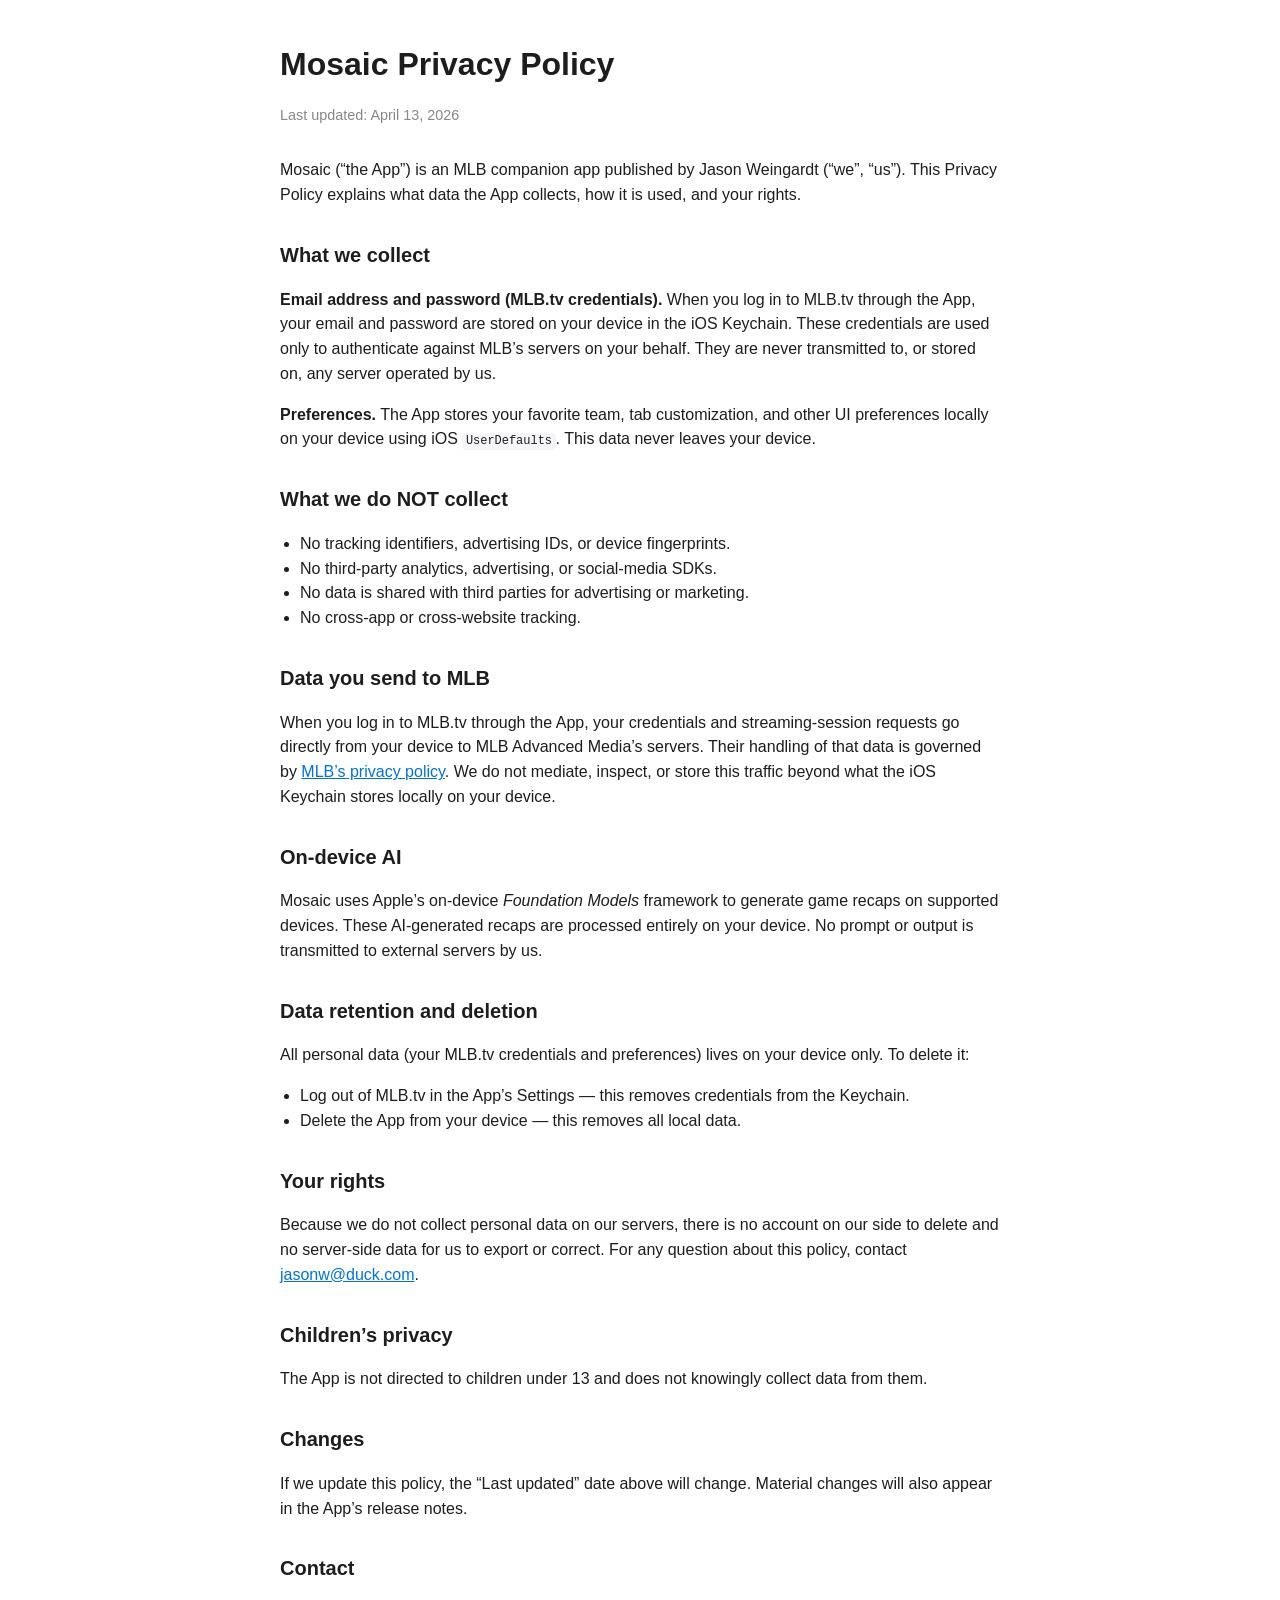
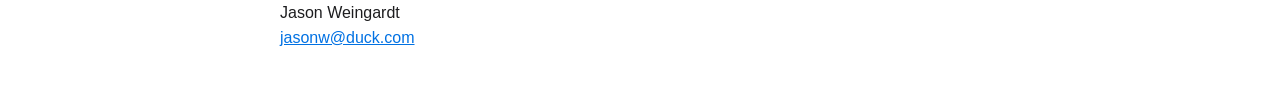
==== index.html @ a9f7c263 "Initial site: privacy policy + index" ====
<!DOCTYPE html>
<html lang="en">
<head>
<meta charset="UTF-8">
<meta name="viewport" content="width=device-width, initial-scale=1">
<title>Mosaic</title>
<meta http-equiv="refresh" content="0; url=./privacy.html">
<style>body{font-family:-apple-system,BlinkMacSystemFont,sans-serif;max-width:720px;margin:2.5rem auto;padding:0 1.25rem;color:#1d1d1f;}</style>
</head>
<body>
<h1>Mosaic</h1>
<p>An MLB companion app for iPhone and iPad.</p>
<p><a href="./privacy.html">Privacy Policy</a></p>
</body>
</html>
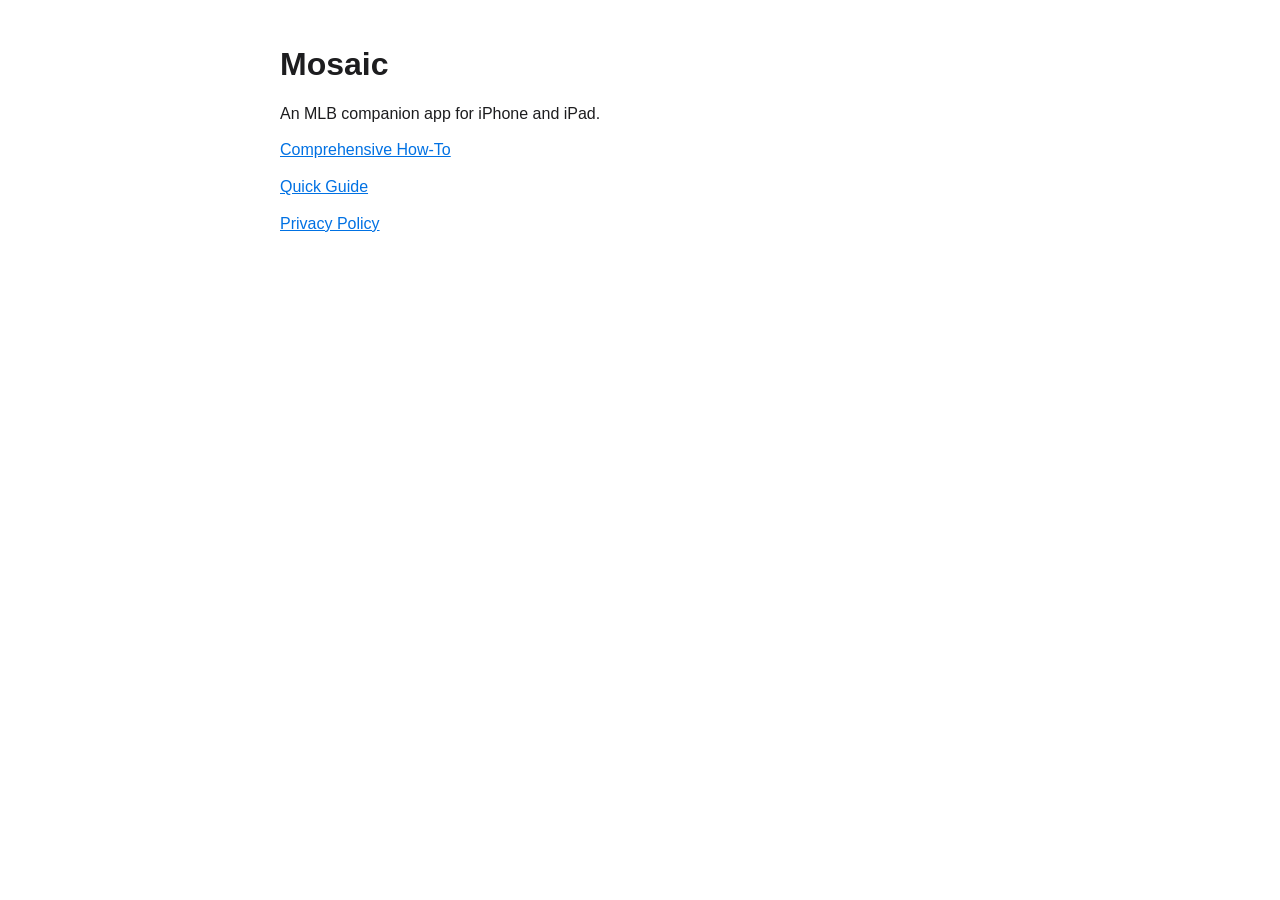
==== commit 684a153b: "Add comprehensive app how-to and GitHub Pages publishing workflow. Made-with: Cursor" ====
--- a/index.html
+++ b/index.html
@@ -4,12 +4,18 @@
 <meta charset="UTF-8">
 <meta name="viewport" content="width=device-width, initial-scale=1">
 <title>Mosaic</title>
-<meta http-equiv="refresh" content="0; url=./privacy.html">
-<style>body{font-family:-apple-system,BlinkMacSystemFont,sans-serif;max-width:720px;margin:2.5rem auto;padding:0 1.25rem;color:#1d1d1f;}</style>
+<style>
+body { font-family: -apple-system, BlinkMacSystemFont, 'SF Pro Text', Segoe UI, Roboto, sans-serif; max-width: 720px; margin: 2.5rem auto; padding: 0 1.25rem; color: #1d1d1f; line-height: 1.55; }
+h1 { font-size: 2rem; margin-bottom: 0.25rem; }
+p { margin: 0.75rem 0; }
+a { color: #0071e3; }
+</style>
 </head>
 <body>
 <h1>Mosaic</h1>
 <p>An MLB companion app for iPhone and iPad.</p>
+<p><a href="./how-to.html">Comprehensive How-To</a></p>
+<p><a href="./about.html">Quick Guide</a></p>
 <p><a href="./privacy.html">Privacy Policy</a></p>
 </body>
 </html>
